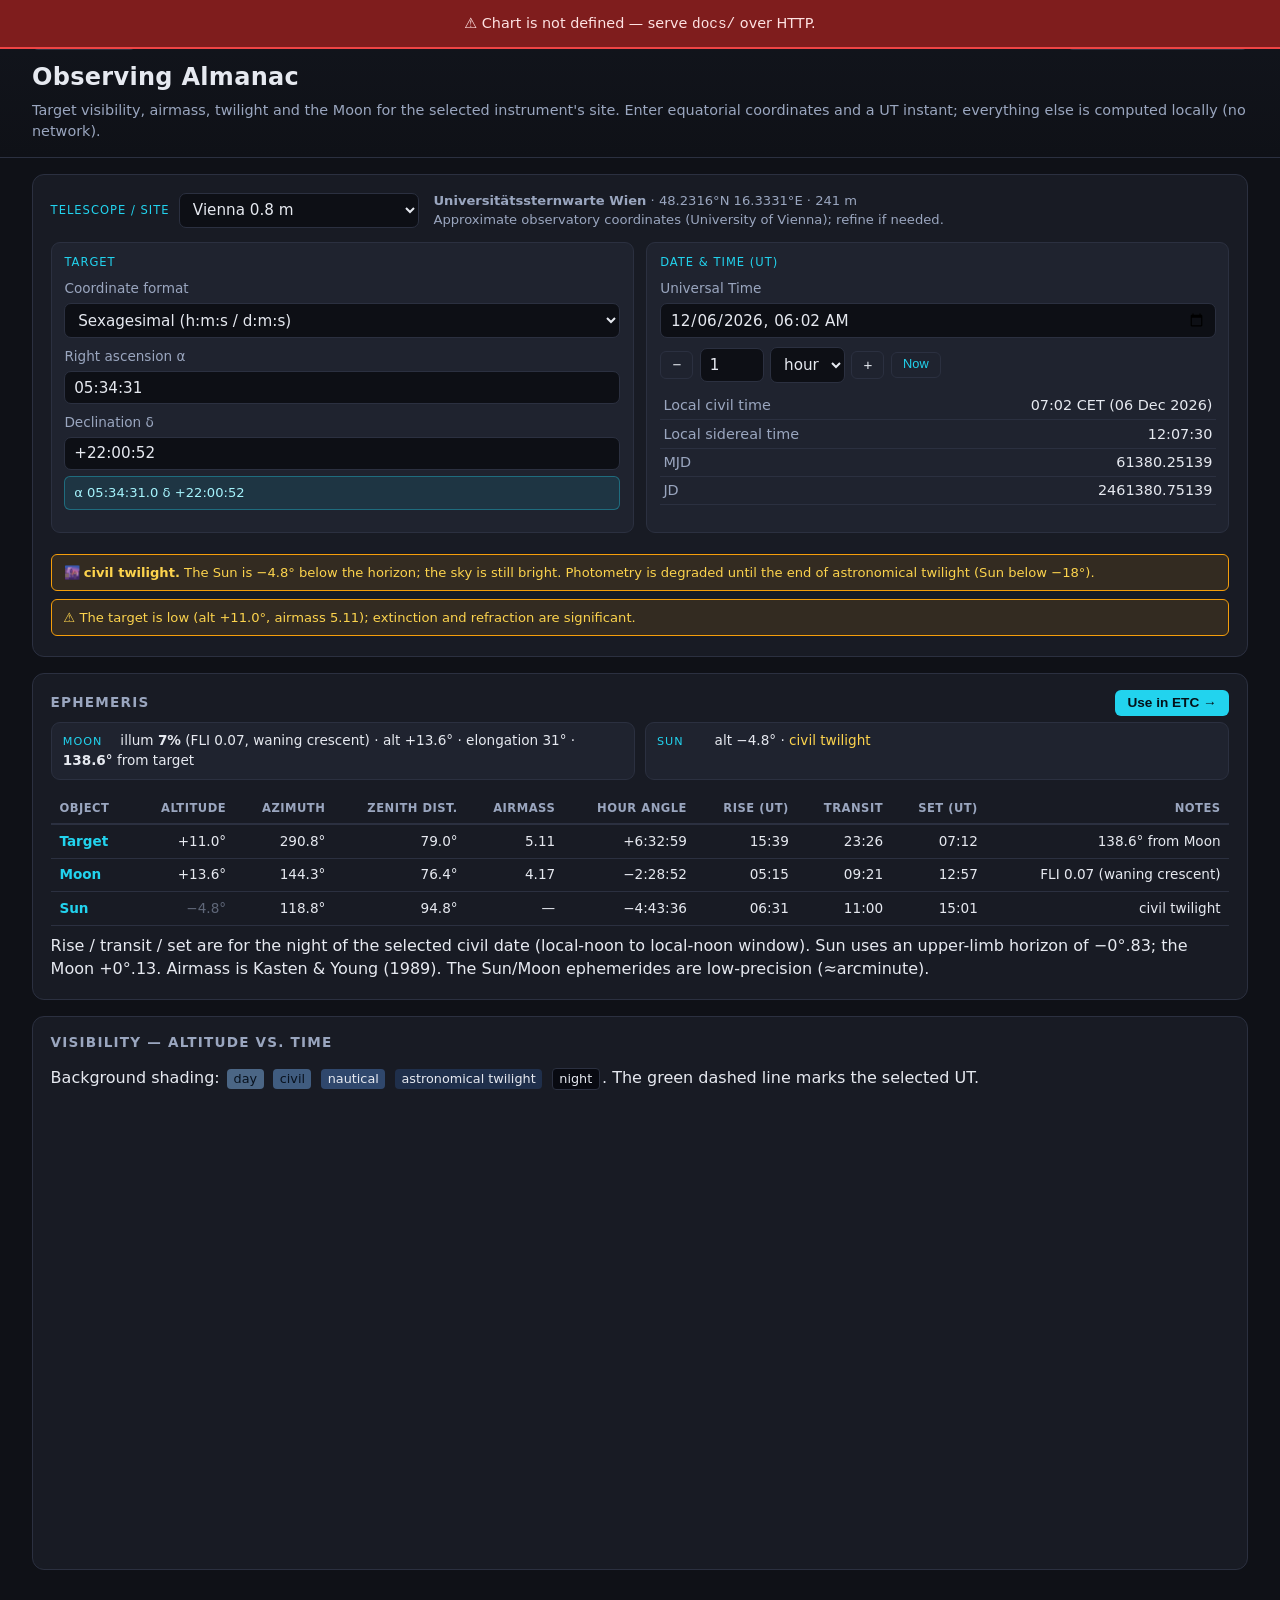
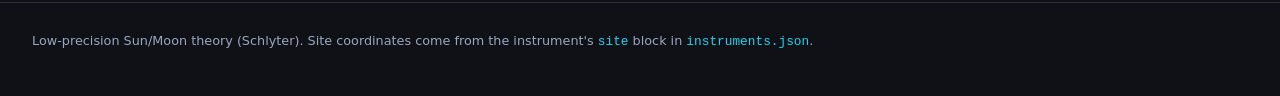
==== docs/almanac.html @ 1c687fd7 "Add observing almanac page with airmass/Moon hand-off to the ETC A standalone, offline almanac.html/" ====
<!DOCTYPE html>
<html lang="en">
<head>
  <meta charset="UTF-8" />
  <meta name="viewport" content="width=device-width, initial-scale=1.0" />
  <title>Almanac — Exposure Time Calculator</title>
  <link rel="stylesheet" href="style.css" />
</head>
<body class="almanac-body">
  <header>
    <nav class="nav-row">
      <a href="index.html">&larr; Calculator</a>
      <span class="nav-spacer"></span>
      <a href="methods.html">Methods &amp; formalism &rarr;</a>
    </nav>
    <h1>Observing Almanac</h1>
    <p class="sub">Target visibility, airmass, twilight and the Moon for the
      selected instrument's site. Enter equatorial coordinates and a UT instant;
      everything else is computed locally (no network).</p>
  </header>

  <div id="no-site" class="warning hidden">
    ⚠ The selected instrument has no site coordinates in its constants file, so
    the almanac cannot be computed. Add a <code>site</code> block (latitude,
    longitude, elevation) to the instrument JSON.
  </div>

  <main class="almanac">
    <!-- ---------------- INPUTS ---------------- -->
    <section class="panel alm-inputs">
      <div class="instrument-bar">
        <label>Telescope / site
          <select id="instrument"></select>
        </label>
        <span id="site-info" class="site-info"></span>
      </div>

      <div class="alm-input-grid">
        <div class="group">
          <span class="group-title">Target</span>
          <label>Coordinate format
            <select id="coordfmt">
              <option value="sexa">Sexagesimal (h:m:s / d:m:s)</option>
              <option value="deg">Decimal degrees</option>
            </select>
          </label>
          <label>Right ascension &alpha;
            <input id="ra" type="text" value="05:34:31" placeholder="e.g. 05:34:31 or 83.63" />
          </label>
          <label>Declination &delta;
            <input id="dec" type="text" value="+22:00:52" placeholder="e.g. +22:00:52 or 22.01" />
          </label>
          <div id="out-target-coords" class="derived"></div>
        </div>

        <div class="group">
          <span class="group-title">Date &amp; time (UT)</span>
          <label>Universal Time
            <input id="utdt" type="datetime-local" step="60" />
          </label>
          <div class="step-row">
            <button type="button" id="step-back" class="step-btn">&minus;</button>
            <input id="stepamt" type="number" value="1" min="1" step="1" class="step-amt" />
            <select id="stepunit" class="step-unit">
              <option value="min">min</option>
              <option value="hour" selected>hour</option>
              <option value="day">day</option>
            </select>
            <button type="button" id="step-fwd" class="step-btn">+</button>
            <button type="button" id="now-btn" class="step-btn now">Now</button>
          </div>
          <table class="kv compact">
            <tbody>
              <tr><td>Local civil time</td><td id="out-lct">—</td></tr>
              <tr><td>Local sidereal time</td><td id="out-lst">—</td></tr>
              <tr><td>MJD</td><td id="out-mjd">—</td></tr>
              <tr><td>JD</td><td id="out-jd">—</td></tr>
            </tbody>
          </table>
        </div>
      </div>

      <div id="alm-warnings"></div>
    </section>

    <!-- ---------------- EPHEMERIS ---------------- -->
    <section class="panel">
      <div class="results-head">
        <h2>Ephemeris</h2>
        <button type="button" id="use-in-etc" disabled>Use in ETC &rarr;</button>
      </div>

      <div class="chips">
        <div class="chip"><span class="chip-k">Moon</span><span id="out-moon">—</span></div>
        <div class="chip"><span class="chip-k">Sun</span><span id="out-sun">—</span></div>
      </div>

      <div class="table-scroll">
        <table class="alm-table">
          <thead>
            <tr>
              <th>Object</th><th>Altitude</th><th>Azimuth</th><th>Zenith dist.</th>
              <th>Airmass</th><th>Hour angle</th><th>Rise (UT)</th><th>Transit</th>
              <th>Set (UT)</th><th>Notes</th>
            </tr>
          </thead>
          <tbody id="alm-rows"></tbody>
        </table>
      </div>
      <p class="sub note">Rise / transit / set are for the night of the selected
        civil date (local-noon to local-noon window). Sun uses an upper-limb
        horizon of −0°.83; the Moon +0°.13. Airmass is Kasten &amp; Young (1989).
        The Sun/Moon ephemerides are low-precision (≈arcminute).</p>
    </section>

    <!-- ---------------- VISIBILITY PLOT ---------------- -->
    <section class="panel">
      <h2>Visibility — altitude vs. time</h2>
      <p class="sub note">Background shading: <span class="leg day">day</span>
        <span class="leg civil">civil</span> <span class="leg naut">nautical</span>
        <span class="leg astro">astronomical twilight</span>
        <span class="leg night">night</span>. The green dashed line marks the
        selected UT.</p>
      <div class="vis-wrap"><canvas id="vis-chart"></canvas></div>
    </section>
  </main>

  <footer>
    <p>Low-precision Sun/Moon theory (Schlyter). Site coordinates come from the
      instrument's <code>site</code> block in <code>instruments.json</code>.</p>
  </footer>

  <script src="chart.min.js"></script>
  <script src="almanac.js"></script>
</body>
</html>
---- docs/style.css ----
:root {
  --bg: #0f1117;
  --panel: #181b24;
  --panel-2: #1f232f;
  --border: #2b3040;
  --text: #e6e9f0;
  --muted: #9aa6bf;
  --accent: #6366f1;
  --accent-2: #22d3ee;
  --warn: #ef4444;
  --ok: #10b981;
}

* { box-sizing: border-box; }

body {
  margin: 0;
  font-family: system-ui, -apple-system, "Segoe UI", Roboto, sans-serif;
  background: var(--bg);
  color: var(--text);
  line-height: 1.45;
}

header {
  padding: 1.4rem 2rem 1rem;
  border-bottom: 1px solid var(--border);
  background: linear-gradient(180deg, #12151d, var(--bg));
}
header h1 { margin: 0; font-size: 1.5rem; letter-spacing: .3px; }
header .sub { margin: .3rem 0 0; color: var(--muted); font-size: .9rem; }

.nav-row {
  display: flex; align-items: center; gap: .8rem;
  margin: 0 0 .6rem; font-size: .85rem;
}
.nav-row .nav-spacer { flex: 1; }
.nav-row a {
  color: var(--accent-2); text-decoration: none;
  padding: .2rem .55rem; border: 1px solid var(--border);
  border-radius: 6px; background: rgba(34, 211, 238, .06);
}
.nav-row a:hover { background: rgba(34, 211, 238, .15); }

/* ---------------- Methods page ---------------- */
.methods-body main.methods {
  display: block;
  max-width: 880px;
  margin: 0 auto;
  padding: 1.4rem 2rem 2rem;
}
.methods .m-section {
  background: var(--panel);
  border: 1px solid var(--border);
  border-radius: 12px;
  padding: 1rem 1.3rem 1.2rem;
  margin-bottom: 1rem;
}
/* offset jump targets so an anchored section isn't flush against the top */
.methods .m-section[id] { scroll-margin-top: 1rem; }

/* table of contents */
.methods .toc h2 { margin-bottom: .5rem; }
.methods .toc-list {
  list-style: none;
  margin: 0;
  padding: 0;
  columns: 2;
  column-gap: 2rem;
}
.methods .toc-list li { margin-bottom: .3rem; break-inside: avoid; }
.methods .toc-list a {
  text-decoration: none;
  display: inline-block;
  padding: .05rem 0;
}
.methods .toc-list a:hover { text-decoration: underline; }
@media (max-width: 700px) {
  .methods .toc-list { columns: 1; }
}
.methods h2 {
  margin: 0 0 .6rem;
  font-size: 1.05rem;
  color: var(--accent-2);
  letter-spacing: .3px;
  border-bottom: 1px solid var(--border);
  padding-bottom: .3rem;
}
.methods h3 {
  margin: 1rem 0 .4rem;
  font-size: .9rem;
  color: var(--text);
  text-transform: uppercase;
  letter-spacing: 1px;
}
.methods p { margin: .55rem 0; font-size: .92rem; }
.methods ul, .methods ol { margin: .4rem 0 .6rem; padding-left: 1.4rem; font-size: .92rem; }
.methods li { margin-bottom: .2rem; }
.methods a { color: var(--accent-2); }
.methods code { color: var(--accent-2); font-size: .88em; }
.methods .ref { color: var(--muted); font-size: .8rem; }
.methods .m-note {
  color: var(--muted);
  font-size: .85rem;
  border-left: 2px solid var(--border);
  padding: .1rem 0 .1rem .7rem;
  margin: .6rem 0;
}
.methods .worked {
  margin: .8rem 0 .2rem;
  padding: .7rem .9rem .8rem;
  border: 1px solid rgba(34, 211, 238, .35);
  border-radius: 8px;
  background: rgba(34, 211, 238, .06);
  font-size: .9rem;
}
.methods .worked p { margin: .35rem 0; }
.methods .worked b { color: var(--accent-2); }

.methods .katex-display {
  margin: .7rem 0;
  overflow-x: auto;
  overflow-y: hidden;
}
.methods .katex { font-size: 1.02em; }

.methods .const-kv td { padding: .3rem .4rem; }
.methods .const-kv thead td {
  color: var(--muted);
  font-size: .78rem;
  text-transform: uppercase;
  letter-spacing: 1px;
  border-bottom: 1px solid var(--border);
}
.methods .tag {
  display: inline-block;
  padding: 0 .4rem;
  margin-left: .3rem;
  font-size: .68rem;
  text-transform: uppercase;
  letter-spacing: .8px;
  border-radius: 4px;
  background: rgba(245, 158, 11, .12);
  color: #fcd34d;
  border: 1px solid rgba(245, 158, 11, .4);
}
.methods .tag.prov { /* provisional */ }

main {
  display: flex;
  flex-direction: column;
  gap: 1rem;
  padding: 1rem 2rem 2rem;
  max-width: 1400px;
}

/* instrument picker bar, above the inputs grid */
.instrument-bar { display: flex; align-items: center; gap: .9rem; }
.instrument-bar label {
  flex-direction: row; align-items: center; gap: .6rem; margin: 0;
  font-size: .72rem; text-transform: uppercase; letter-spacing: 1px;
  color: var(--accent-2);
}
.instrument-bar select { min-width: 240px; }

.inputs {
  display: grid;
  grid-template-columns: repeat(4, 1fr);
  gap: .8rem;
}
.inputs > h2 { grid-column: 1 / -1; margin-bottom: 0; }
.inputs > .group { margin-bottom: 0; }

.panel {
  background: var(--panel);
  border: 1px solid var(--border);
  border-radius: 12px;
  padding: 1rem 1.1rem 1.2rem;
}
.panel h2 {
  margin: 0 0 .8rem;
  font-size: .85rem;
  text-transform: uppercase;
  letter-spacing: 1.2px;
  color: var(--muted);
}

.group {
  background: var(--panel-2);
  border: 1px solid var(--border);
  border-radius: 9px;
  padding: .7rem .8rem .85rem;
  margin-bottom: .8rem;
}
.group-title {
  display: block;
  font-size: .72rem;
  text-transform: uppercase;
  letter-spacing: 1px;
  color: var(--accent-2);
  margin-bottom: .5rem;
}

label {
  display: flex;
  flex-direction: column;
  font-size: .85rem;
  color: var(--muted);
  margin-bottom: .55rem;
  gap: .25rem;
}
label:last-child { margin-bottom: 0; }
label small { color: #6b7488; font-size: .72rem; }

input, select {
  background: #0d0f15;
  border: 1px solid var(--border);
  color: var(--text);
  border-radius: 7px;
  padding: .42rem .55rem;
  font-size: .95rem;
  font-family: inherit;
}
input:focus, select:focus { outline: 2px solid var(--accent); border-color: var(--accent); }

.radio-row { display: flex; flex-direction: column; gap: .35rem; margin-bottom: .55rem; }
label.radio { flex-direction: row; align-items: center; gap: .4rem; color: var(--text); margin: 0; }
label.radio input { width: auto; }

.hidden { display: none !important; }

.derived {
  margin: -.2rem 0 .55rem;
  padding: .4rem .55rem;
  border-radius: 6px;
  background: rgba(34, 211, 238, .1);
  border: 1px solid rgba(34, 211, 238, .35);
  color: #a5f3fc;
  font-size: .82rem;
  font-variant-numeric: tabular-nums;
}
#exp-note { color: #6b7488; font-size: .72rem; }

.fatal-error {
  position: fixed; top: 0; left: 0; right: 0; z-index: 1000;
  padding: .8rem 1rem; background: #7f1d1d; color: #fee2e2;
  border-bottom: 2px solid #ef4444; font-size: .9rem; text-align: center;
}
.results-head {
  display: flex; align-items: center; justify-content: space-between;
  gap: .75rem; margin-bottom: .4rem;
}
.results-head h2 { margin: 0; }
.input-warning {
  margin-top: .5rem; padding: .55rem .75rem;
  border: 1px solid #f59e0b; border-radius: 6px;
  background: rgba(245, 158, 11, .12); color: #fcd34d;
  font-size: .82rem; line-height: 1.35;
}
#export-btn {
  background: var(--accent, #22d3ee); color: #051018;
  border: 0; border-radius: 6px; padding: .35rem .8rem;
  font-size: .85rem; cursor: pointer; font-weight: 600;
}
#export-btn:hover { filter: brightness(1.1); }

#ext-controls {
  margin-top: .2rem;
  padding-top: .5rem;
  border-top: 1px dashed var(--border);
}
/* results */
.headline {
  display: flex;
  align-items: baseline;
  justify-content: space-between;
  background: linear-gradient(135deg, #1e2030, #181b24);
  border: 1px solid var(--border);
  border-radius: 10px;
  padding: .9rem 1.1rem;
  margin-bottom: 1rem;
}
.headline .big { color: var(--muted); font-size: .85rem; text-transform: uppercase; letter-spacing: 1px; }
.headline .big-value { font-size: 2rem; font-weight: 700; color: var(--accent-2); }

table.kv { width: 100%; border-collapse: collapse; font-size: .9rem; }
table.kv td { padding: .35rem .2rem; border-bottom: 1px solid var(--border); }
table.kv td:first-child { color: var(--muted); }
table.kv td:last-child { text-align: right; font-variant-numeric: tabular-nums; }

.warning {
  margin-top: 1rem;
  padding: .7rem .9rem;
  border-radius: 8px;
  font-size: .88rem;
  border: 1px solid var(--warn);
  background: rgba(239, 68, 68, .12);
  color: #fecaca;
}
.warning.ok { border-color: var(--ok); background: rgba(16,185,129,.12); color: #bbf7d0; }

/* page-level provisional-instrument banner (between header and main) */
#instrument-banner { margin: 1rem 2rem 0; }

/* plots */
.chart-grid {
  display: grid;
  grid-template-columns: repeat(2, 1fr);
  gap: 1rem;
}
.chart-box {
  background: var(--panel-2);
  border: 1px solid var(--border);
  border-radius: 9px;
  padding: .55rem .7rem .65rem;
  height: 260px;
  display: flex;
  flex-direction: column;
}
/* Chart.js needs its parent to be position:relative and dedicated to the
   canvas only; siblings (the header) must live one level up. */
.chart-body {
  position: relative;
  flex: 1 1 auto;
  min-height: 0;
}
.chart-head {
  display: flex; justify-content: space-between; align-items: center;
  margin-bottom: .35rem;
}
.chart-title {
  font-size: .72rem; color: var(--muted);
  text-transform: uppercase; letter-spacing: 1px;
}
.chart-toggle {
  background: transparent; border: 1px solid var(--border);
  color: var(--muted); border-radius: 5px;
  padding: 0 .5rem; cursor: pointer; font: inherit;
  font-size: .95rem; line-height: 1.4; min-width: 1.7rem;
}
.chart-toggle:hover { background: rgba(255,255,255,.04); color: var(--text); }
/* align-self overrides the grid's default stretch — otherwise a collapsed box
   in the same row as an expanded one is stretched to match its 260 px height. */
.chart-box.collapsed { height: auto; align-self: start; }
.chart-box.collapsed .chart-head { margin-bottom: 0; }
.chart-box.collapsed .chart-body { display: none; }

footer {
  padding: 1rem 2rem 2rem;
  color: var(--muted);
  font-size: .8rem;
  border-top: 1px solid var(--border);
}
footer code { color: var(--accent-2); }

@media (max-width: 1100px) {
  .inputs { grid-template-columns: repeat(2, 1fr); }
}
@media (max-width: 700px) {
  .inputs { grid-template-columns: 1fr; }
  .chart-grid { grid-template-columns: 1fr; }
  .almanac .alm-input-grid { grid-template-columns: 1fr; }
}

/* ---------------- Almanac page ---------------- */
.almanac {
  display: flex; flex-direction: column; gap: 1rem;
  padding: 1rem 2rem 2rem; max-width: 1400px; margin: 0 auto; width: 100%;
}
.almanac .site-info { font-size: .82rem; color: var(--muted); }
.almanac .alm-input-grid {
  display: grid; grid-template-columns: 1fr 1fr; gap: .8rem; margin-top: .8rem;
}
.muted { color: var(--muted); }
.sub.note { margin: .5rem 0 0; }

/* time-step controls */
.step-row { display: flex; align-items: center; gap: .4rem; margin-bottom: .6rem; flex-wrap: wrap; }
.step-amt { width: 4rem; }
.step-unit { width: auto; }
.step-btn {
  background: var(--panel-2); color: var(--text);
  border: 1px solid var(--border); border-radius: 6px;
  padding: .35rem .7rem; font-size: .95rem; cursor: pointer; line-height: 1;
}
.step-btn:hover { border-color: var(--accent); }
.step-btn.now { color: var(--accent-2); font-size: .8rem; }

table.kv.compact td { padding: .2rem .2rem; }

/* ephemeris chips */
.chips { display: flex; flex-wrap: wrap; gap: .6rem; margin-bottom: .9rem; }
.chip {
  flex: 1 1 280px; background: var(--panel-2); border: 1px solid var(--border);
  border-radius: 9px; padding: .5rem .7rem; font-size: .85rem;
}
.chip-k {
  display: inline-block; min-width: 3.2rem; color: var(--accent-2);
  font-size: .7rem; text-transform: uppercase; letter-spacing: 1px; margin-right: .4rem;
}

/* ephemeris table */
.table-scroll { overflow-x: auto; }
table.alm-table { width: 100%; border-collapse: collapse; font-size: .85rem; white-space: nowrap; }
table.alm-table th, table.alm-table td {
  padding: .4rem .55rem; border-bottom: 1px solid var(--border);
  text-align: right; font-variant-numeric: tabular-nums;
}
table.alm-table th {
  color: var(--muted); font-weight: 600; font-size: .72rem;
  text-transform: uppercase; letter-spacing: .5px; border-bottom: 2px solid var(--border);
}
table.alm-table th:first-child, table.alm-table td:first-child { text-align: left; }
table.alm-table td.obj { color: var(--accent-2); font-weight: 600; }
table.alm-table td .muted { opacity: .55; }

/* sky-state coloring */
.st-day { color: #fca5a5; font-weight: 600; }
.st-civil { color: #fcd34d; }
.st-naut { color: #93c5fd; }
.st-astro { color: #a5b4fc; }
.st-night { color: #86efac; }

/* visibility plot */
.vis-wrap { position: relative; height: 460px; width: 100%; }
.leg {
  display: inline-block; padding: .05rem .4rem; border-radius: 4px;
  margin: 0 .15rem; font-size: .8rem;
}
.leg.day { background: rgba(127,178,229,0.5); color: #08121e; }
.leg.civil { background: rgba(91,135,189,0.6); color: #08121e; }
.leg.naut { background: rgba(58,90,138,0.7); }
.leg.astro { background: rgba(33,49,79,0.9); }
.leg.night { background: rgba(8,10,16,0.95); border: 1px solid var(--border); }

#use-in-etc {
  background: var(--accent-2); color: #051018; border: 0; border-radius: 6px;
  padding: .35rem .8rem; font-size: .85rem; cursor: pointer; font-weight: 600;
}
#use-in-etc:hover { filter: brightness(1.1); }
#use-in-etc:disabled { background: var(--panel-2); color: var(--muted); cursor: not-allowed; }
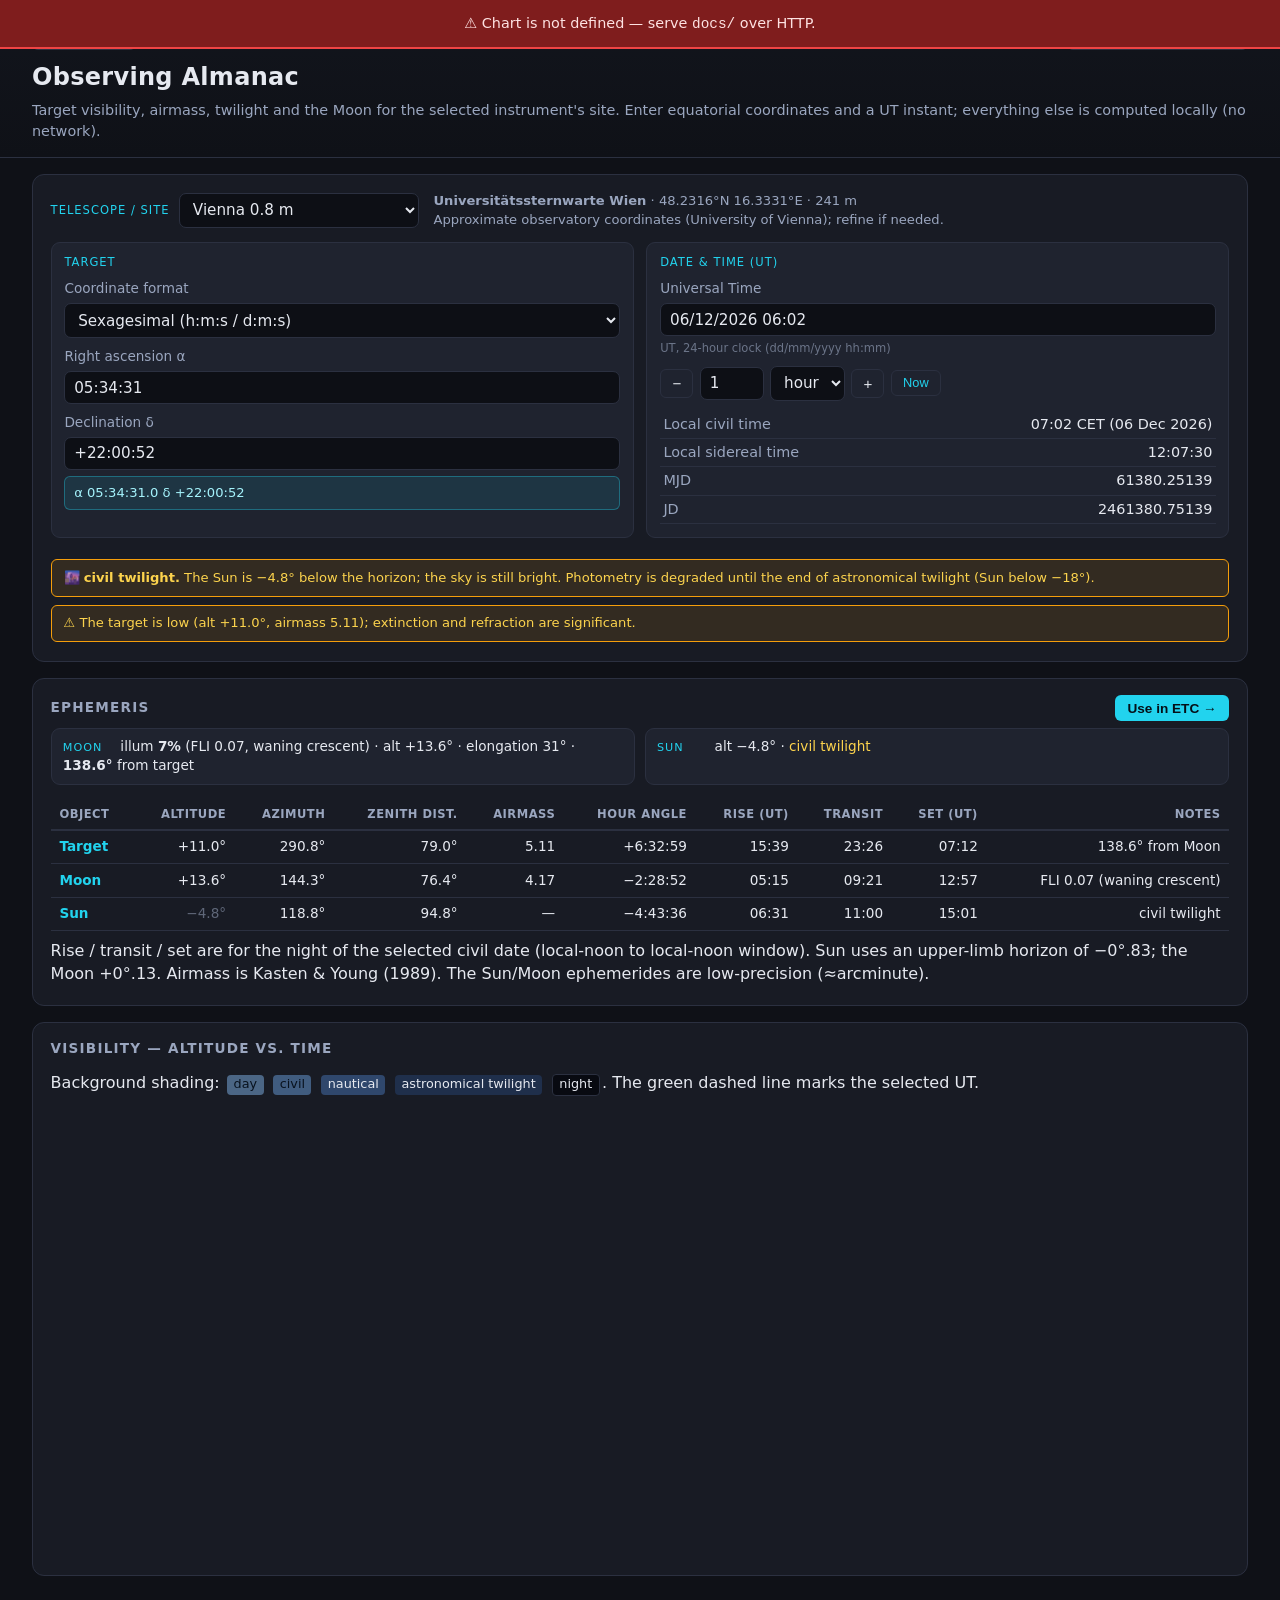
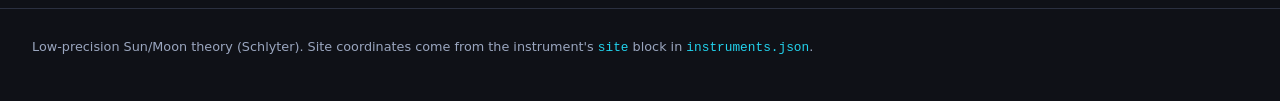
==== commit c0391d8c: "Almanac UX: EU date format, clearer time marker, positive import banner, persist inputs - UT entered" ====
--- a/docs/almanac.html
+++ b/docs/almanac.html
@@ -56,7 +56,9 @@
         <div class="group">
           <span class="group-title">Date &amp; time (UT)</span>
           <label>Universal Time
-            <input id="utdt" type="datetime-local" step="60" />
+            <input id="utdt" type="text" inputmode="numeric"
+                   placeholder="dd/mm/yyyy hh:mm" />
+            <small>UT, 24-hour clock (dd/mm/yyyy hh:mm)</small>
           </label>
           <div class="step-row">
             <button type="button" id="step-back" class="step-btn">&minus;</button>
--- a/docs/style.css
+++ b/docs/style.css
@@ -301,6 +301,17 @@
 /* page-level provisional-instrument banner (between header and main) */
 #instrument-banner { margin: 1rem 2rem 0; }
 
+/* positive "imported from the almanac" banner */
+.handoff-banner {
+  margin: 1rem 2rem 0;
+  padding: .7rem .9rem;
+  border-radius: 8px;
+  font-size: .88rem;
+  border: 1px solid var(--accent-2);
+  background: rgba(34, 211, 238, .12);
+  color: #a5f3fc;
+}
+
 /* plots */
 .chart-grid {
   display: grid;
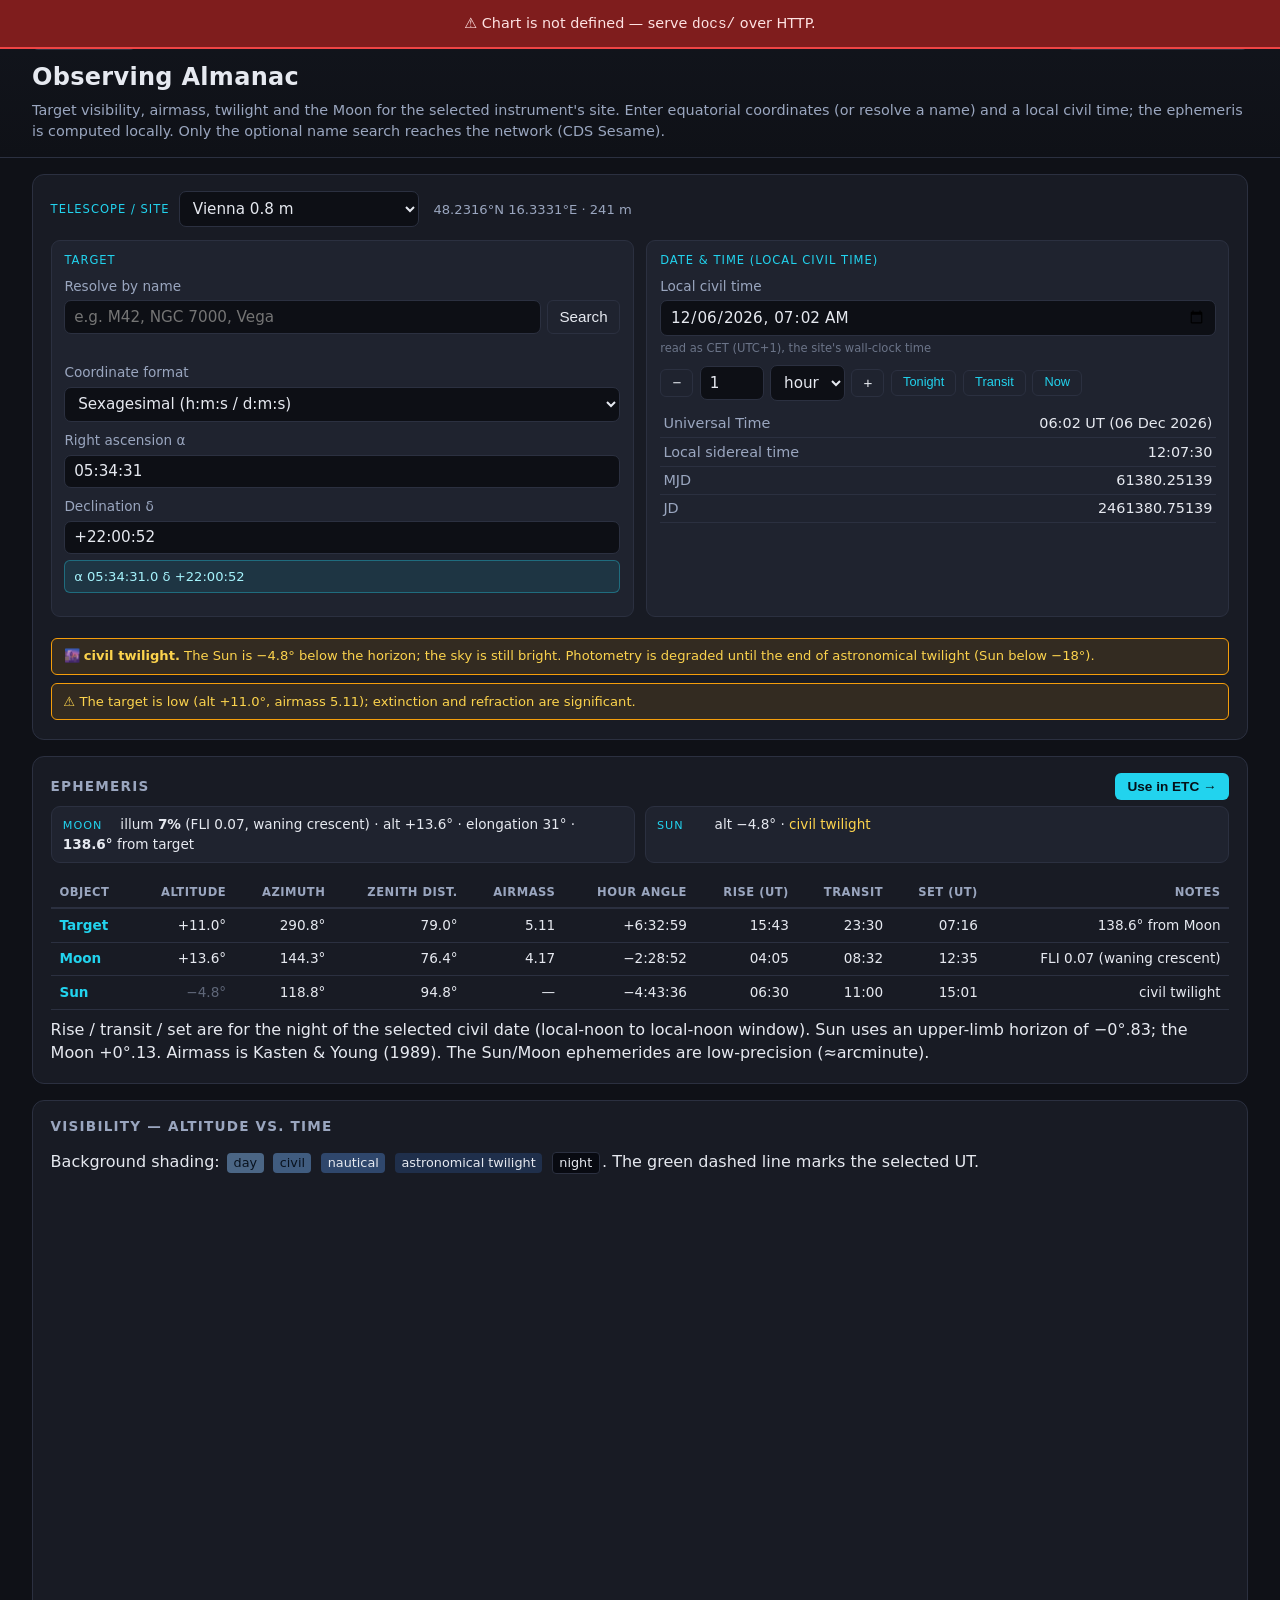
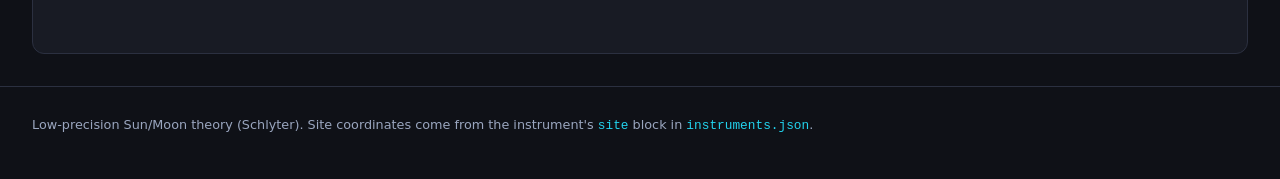
==== commit 7c39febc: "Almanac: local civil time input, name resolver, Tonight/Transit jumps Reworks the almanac's inputs a" ====
--- a/docs/almanac.html
+++ b/docs/almanac.html
@@ -15,8 +15,9 @@
     </nav>
     <h1>Observing Almanac</h1>
     <p class="sub">Target visibility, airmass, twilight and the Moon for the
-      selected instrument's site. Enter equatorial coordinates and a UT instant;
-      everything else is computed locally (no network).</p>
+      selected instrument's site. Enter equatorial coordinates (or resolve a
+      name) and a local civil time; the ephemeris is computed locally. Only the
+      optional name search reaches the network (CDS Sesame).</p>
   </header>
 
   <div id="no-site" class="warning hidden">
@@ -38,6 +39,14 @@
       <div class="alm-input-grid">
         <div class="group">
           <span class="group-title">Target</span>
+          <label>Resolve by name
+            <div class="resolve-row">
+              <input id="target-name" type="text"
+                     placeholder="e.g. M42, NGC 7000, Vega" />
+              <button type="button" id="resolve-btn" class="step-btn">Search</button>
+            </div>
+            <small id="resolve-status" class="resolve-status"></small>
+          </label>
           <label>Coordinate format
             <select id="coordfmt">
               <option value="sexa">Sexagesimal (h:m:s / d:m:s)</option>
@@ -54,11 +63,10 @@
         </div>
 
         <div class="group">
-          <span class="group-title">Date &amp; time (UT)</span>
-          <label>Universal Time
-            <input id="utdt" type="text" inputmode="numeric"
-                   placeholder="dd/mm/yyyy hh:mm" />
-            <small>UT, 24-hour clock (dd/mm/yyyy hh:mm)</small>
+          <span class="group-title">Date &amp; time (local civil time)</span>
+          <label>Local civil time
+            <input id="utdt" type="datetime-local" step="60" />
+            <small id="tz-hint">the site's wall-clock time (incl. summer time)</small>
           </label>
           <div class="step-row">
             <button type="button" id="step-back" class="step-btn">&minus;</button>
@@ -69,11 +77,13 @@
               <option value="day">day</option>
             </select>
             <button type="button" id="step-fwd" class="step-btn">+</button>
+            <button type="button" id="tonight-btn" class="step-btn now">Tonight</button>
+            <button type="button" id="transit-btn" class="step-btn now" disabled>Transit</button>
             <button type="button" id="now-btn" class="step-btn now">Now</button>
           </div>
           <table class="kv compact">
             <tbody>
-              <tr><td>Local civil time</td><td id="out-lct">—</td></tr>
+              <tr><td>Universal Time</td><td id="out-lct">—</td></tr>
               <tr><td>Local sidereal time</td><td id="out-lst">—</td></tr>
               <tr><td>MJD</td><td id="out-mjd">—</td></tr>
               <tr><td>JD</td><td id="out-jd">—</td></tr>
--- a/docs/style.css
+++ b/docs/style.css
@@ -378,10 +378,23 @@
   padding: 1rem 2rem 2rem; max-width: 1400px; margin: 0 auto; width: 100%;
 }
 .almanac .site-info { font-size: .82rem; color: var(--muted); }
+/* auto-fit: two columns when there's room, one when the viewport is narrow
+   (e.g. phones) — no reliance on a single hard breakpoint. */
 .almanac .alm-input-grid {
-  display: grid; grid-template-columns: 1fr 1fr; gap: .8rem; margin-top: .8rem;
-}
+  display: grid; gap: .8rem; margin-top: .8rem;
+  grid-template-columns: repeat(auto-fit, minmax(min(100%, 300px), 1fr));
+}
+.almanac .group { min-width: 0; }               /* allow columns to shrink */
+.almanac input, .almanac select { max-width: 100%; box-sizing: border-box; }
 .muted { color: var(--muted); }
+
+/* name resolver */
+.resolve-row { display: flex; gap: .4rem; align-items: stretch; }
+.resolve-row input { flex: 1 1 auto; min-width: 0; }
+.resolve-status { display: block; margin-top: .25rem; font-size: .78rem; min-height: 1em; }
+.resolve-status.busy { color: var(--muted); }
+.resolve-status.ok { color: var(--accent-2); }
+.resolve-status.err { color: #f7a08a; }
 .sub.note { margin: .5rem 0 0; }
 
 /* time-step controls */
